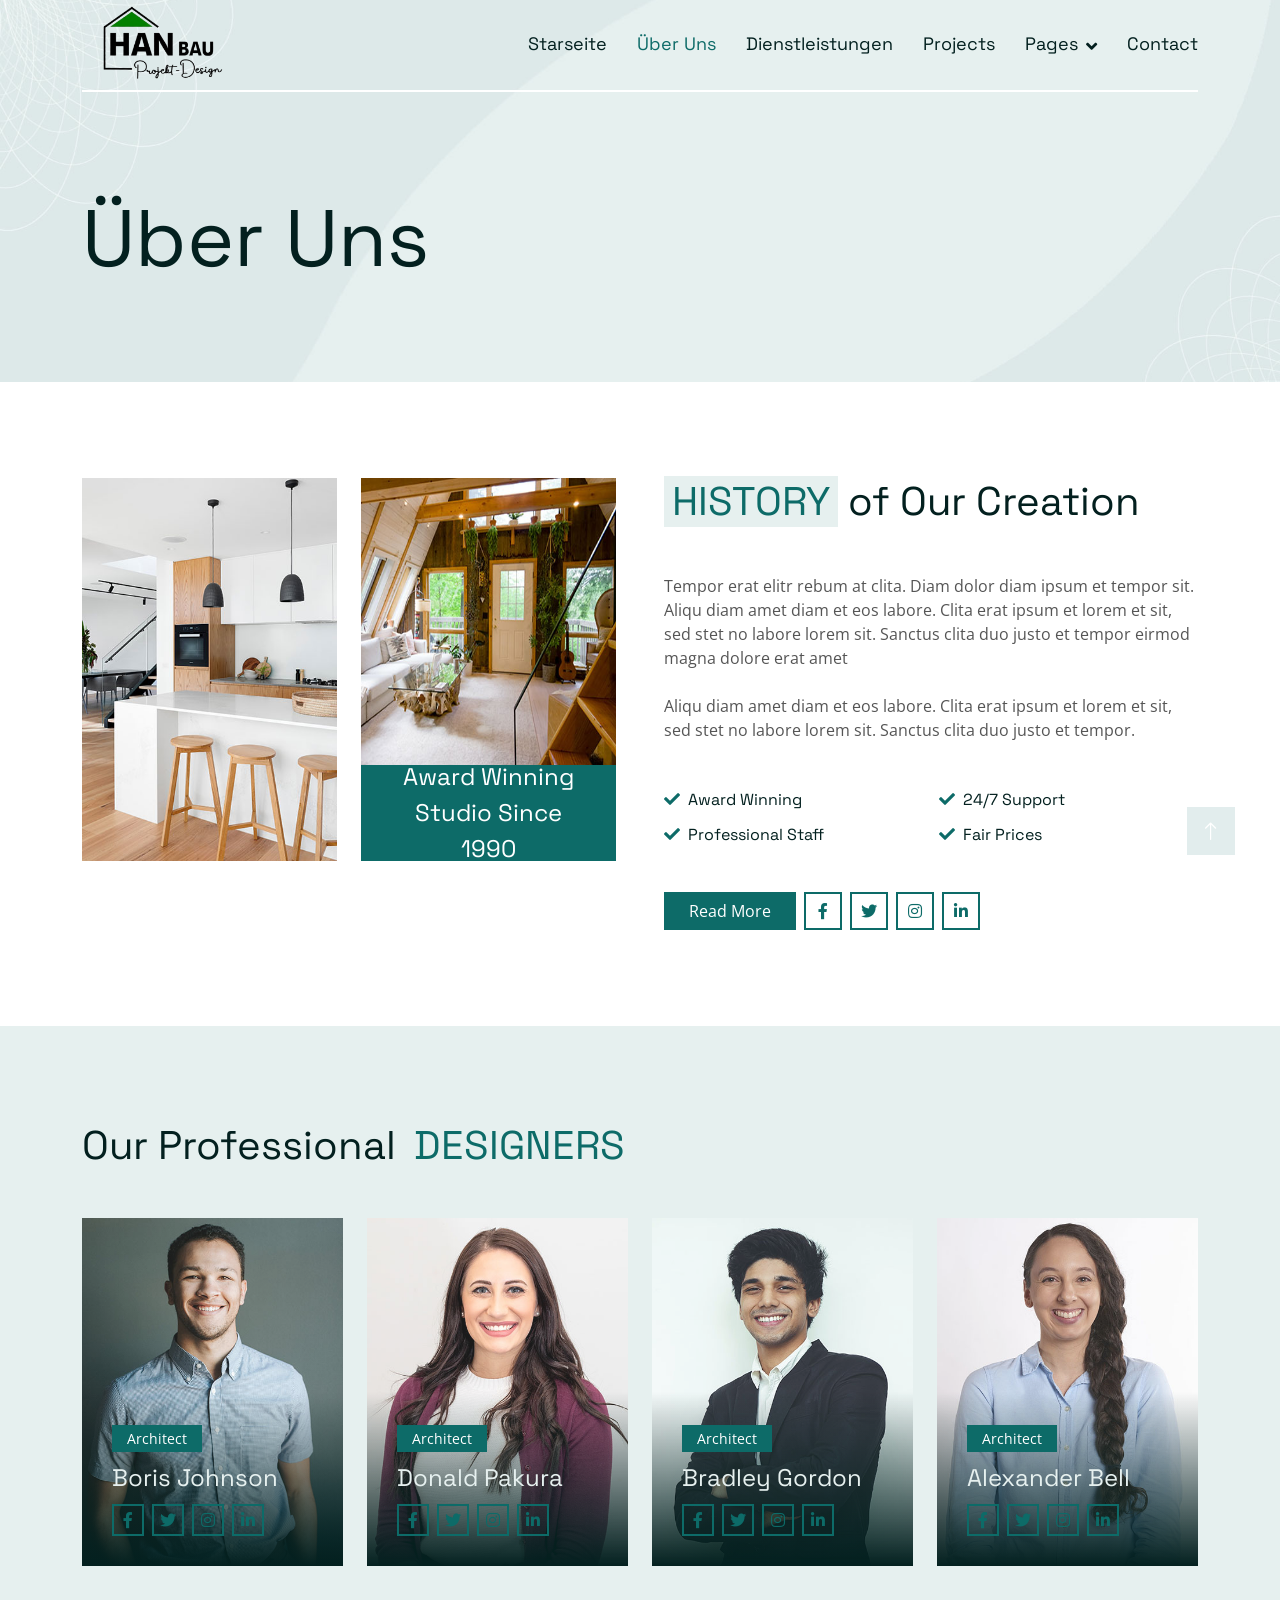
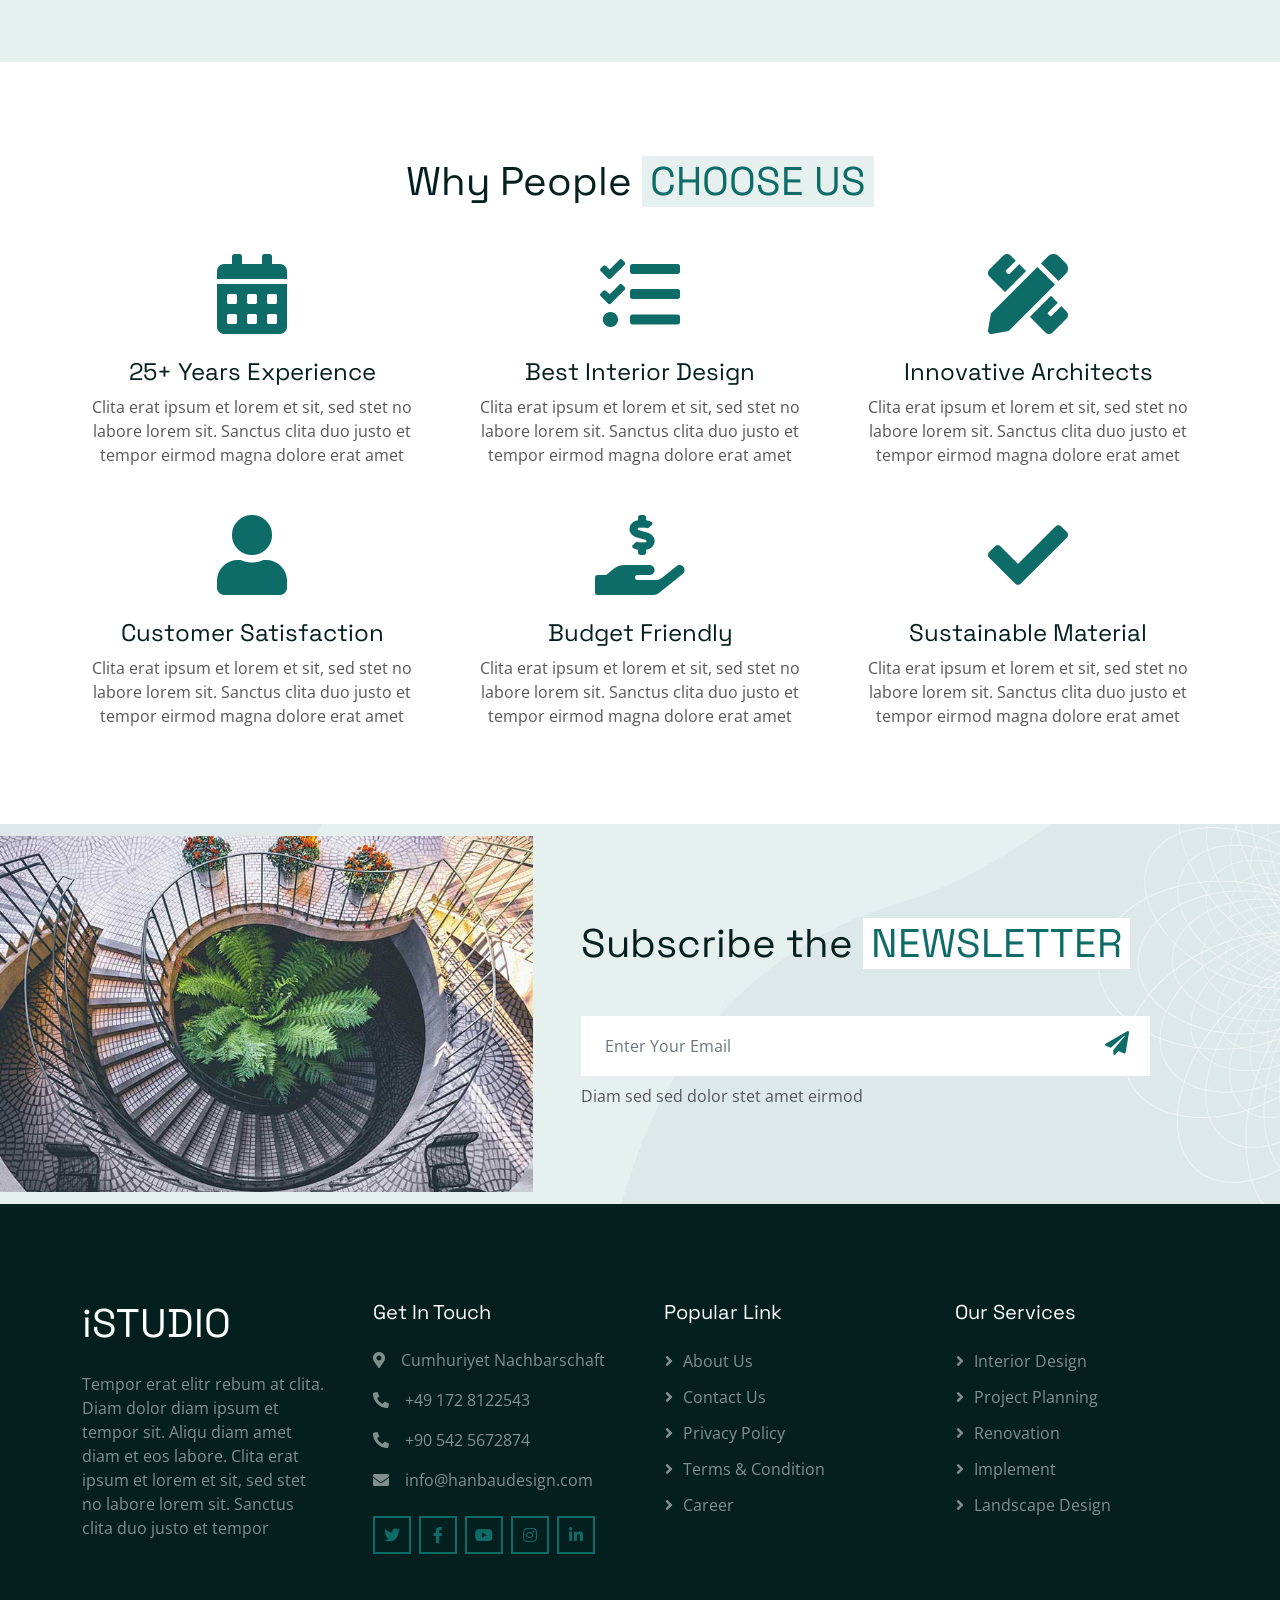
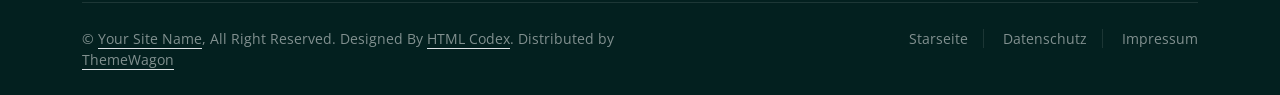
==== about.html @ 97c51106 "hanbau" ====
<!DOCTYPE html>
<html lang="en">

<head>
    <meta charset="utf-8">
    <title>HANBAU - Über Uns</title>
    <meta content="width=device-width, initial-scale=1.0" name="viewport">
    <meta content="" name="keywords">
    <meta content="" name="description">

    <!-- Favicon -->
    <link href="img/favicon.ico" rel="icon">

    <!-- Google Web Fonts -->
    <link rel="preconnect" href="https://fonts.googleapis.com">
    <link rel="preconnect" href="https://fonts.gstatic.com" crossorigin>
    <link href="https://fonts.googleapis.com/css2?family=Open+Sans&family=Space+Grotesk&display=swap" rel="stylesheet">

    <!-- Icon Font Stylesheet -->
    <link href="https://cdnjs.cloudflare.com/ajax/libs/font-awesome/5.10.0/css/all.min.css" rel="stylesheet">
    <link href="https://cdn.jsdelivr.net/npm/bootstrap-icons@1.4.1/font/bootstrap-icons.css" rel="stylesheet">

    <!-- Libraries Stylesheet -->
    <link href="lib/animate/animate.min.css" rel="stylesheet">
    <link href="lib/owlcarousel/assets/owl.carousel.min.css" rel="stylesheet">

    <!-- Customized Bootstrap Stylesheet -->
    <link href="css/bootstrap.min.css" rel="stylesheet">

    <!-- Template Stylesheet -->
    <link href="css/style.css" rel="stylesheet">
</head>

<body>
    <!-- Spinner Start -->
    <div id="spinner"
        class="show bg-white position-fixed translate-middle w-100 vh-100 top-50 start-50 d-flex align-items-center justify-content-center">
        <div class="spinner-grow text-primary" style="width: 3rem; height: 3rem;" role="status">
            <span class="sr-only">Loading...</span>
        </div>
    </div>
    <!-- Spinner End -->


    <!-- Navbar Start -->
    <div class="container-fluid sticky-top">
        <div class="container">
            <nav class="navbar navbar-expand-lg navbar-light border-bottom border-2 border-white py-0"> 
                <div class="container-fluid p-0"> <a href="index.html" class="navbar-brand d-flex align-items-center m-0 p-0" style="line-height: 0;">
                        <img class="img-fluid" src="img/hanbau.png" alt="HANBAU Logo" 
                             style="height: 100px; width: auto; margin-top: -5px; margin-bottom: -5px;">

                    </a>
                <button type="button" class="navbar-toggler ms-auto me-0" data-bs-toggle="collapse"
                    data-bs-target="#navbarCollapse">
                    <span class="navbar-toggler-icon"></span>
                </button>
                <div class="collapse navbar-collapse" id="navbarCollapse">
                    <div class="navbar-nav ms-auto">
                        <a href="index.html" class="nav-item nav-link">Starseite</a>
                        <a href="about.html" class="nav-item nav-link active">Über Uns</a>
                        <a href="service.html" class="nav-item nav-link">Dienstleistungen</a>
                        <a href="project.html" class="nav-item nav-link">Projects</a>
                        <div class="nav-item dropdown">
                            <a href="#!" class="nav-link dropdown-toggle" data-bs-toggle="dropdown">Pages</a>
                            <div class="dropdown-menu bg-light mt-2">
                                <a href="feature.html" class="dropdown-item">Features</a>
                                <a href="team.html" class="dropdown-item">Our Team</a>
                                <a href="testimonial.html" class="dropdown-item">Testimonial</a>
                                <a href="404.html" class="dropdown-item">404 Page</a>
                            </div>
                        </div>
                        <a href="contact.html" class="nav-item nav-link">Contact</a>
                    </div>
                </div>
            </nav>
        </div>
    </div>
    <!-- Navbar End -->


    <!-- Hero Start -->
    <div class="container-fluid pb-5 bg-primary hero-header">
        <div class="container py-5">
            <div class="row g-3 align-items-center">
                <div class="col-lg-6 text-center text-lg-start">
                    <h1 class="display-1 mb-0 animated slideInLeft">Über Uns</h1>
                </div>
            </div>
        </div>
    </div>
    <!-- Hero End -->


    <!-- About Start -->
    <div class="container-fluid py-5">
        <div class="container py-5">
            <div class="row g-5">
                <div class="col-lg-6">
                    <div class="row">
                        <div class="col-6 wow fadeIn" data-wow-delay="0.1s">
                            <img class="img-fluid" src="img/about-1.jpg" alt="">
                        </div>
                        <div class="col-6 wow fadeIn" data-wow-delay="0.3s">
                            <img class="img-fluid h-75" src="img/about-2.jpg" alt="">
                            <div class="h-25 d-flex align-items-center text-center bg-primary px-4">
                                <h4 class="text-white lh-base mb-0">Award Winning Studio Since 1990</h4>
                            </div>
                        </div>
                    </div>
                </div>
                <div class="col-lg-6 wow fadeIn" data-wow-delay="0.5s">
                    <h1 class="mb-5"><span class="text-uppercase text-primary bg-light px-2">History</span> of Our
                        Creation</h1>
                    <p class="mb-4">Tempor erat elitr rebum at clita. Diam dolor diam ipsum et tempor sit. Aliqu diam
                        amet diam et eos labore. Clita erat ipsum et lorem et sit, sed stet no labore lorem sit. Sanctus
                        clita duo justo et tempor eirmod magna dolore erat amet</p>
                    <p class="mb-5">Aliqu diam amet diam et eos labore. Clita erat ipsum et lorem et sit, sed stet no
                        labore lorem sit. Sanctus clita duo justo et tempor.</p>
                    <div class="row g-3">
                        <div class="col-sm-6">
                            <h6 class="mb-3"><i class="fa fa-check text-primary me-2"></i>Award Winning</h6>
                            <h6 class="mb-0"><i class="fa fa-check text-primary me-2"></i>Professional Staff</h6>
                        </div>
                        <div class="col-sm-6">
                            <h6 class="mb-3"><i class="fa fa-check text-primary me-2"></i>24/7 Support</h6>
                            <h6 class="mb-0"><i class="fa fa-check text-primary me-2"></i>Fair Prices</h6>
                        </div>
                    </div>
                    <div class="d-flex align-items-center mt-5">
                        <a class="btn btn-primary px-4 me-2" href="#!">Read More</a>
                        <a class="btn btn-outline-primary btn-square border-2 me-2" href="#!"><i
                                class="fab fa-facebook-f"></i></a>
                        <a class="btn btn-outline-primary btn-square border-2 me-2" href="#!"><i
                                class="fab fa-twitter"></i></a>
                        <a class="btn btn-outline-primary btn-square border-2 me-2" href="#!"><i
                                class="fab fa-instagram"></i></a>
                        <a class="btn btn-outline-primary btn-square border-2" href="#!"><i
                                class="fab fa-linkedin-in"></i></a>
                    </div>
                </div>
            </div>
        </div>
    </div>
    <!-- About End -->


    <!-- Team Start -->
    <div class="container-fluid bg-light py-5">
        <div class="container py-5">
            <h1 class="mb-5">Our Professional <span class="text-uppercase text-primary bg-light px-2">Designers</span>
            </h1>
            <div class="row g-4">
                <div class="col-md-6 col-lg-3 wow fadeIn" data-wow-delay="0.1s">
                    <div class="team-item position-relative overflow-hidden">
                        <img class="img-fluid w-100" src="img/team-1.jpg" alt="">
                        <div class="team-overlay">
                            <small class="mb-2">Architect</small>
                            <h4 class="lh-base text-light">Boris Johnson</h4>
                            <div class="d-flex justify-content-center">
                                <a class="btn btn-outline-primary btn-sm-square border-2 me-2" href="#!">
                                    <i class="fab fa-facebook-f"></i>
                                </a>
                                <a class="btn btn-outline-primary btn-sm-square border-2 me-2" href="#!">
                                    <i class="fab fa-twitter"></i>
                                </a>
                                <a class="btn btn-outline-primary btn-sm-square border-2 me-2" href="#!">
                                    <i class="fab fa-instagram"></i>
                                </a>
                                <a class="btn btn-outline-primary btn-sm-square border-2 me-2" href="#!">
                                    <i class="fab fa-linkedin-in"></i>
                                </a>
                            </div>
                        </div>
                    </div>
                </div>
                <div class="col-md-6 col-lg-3 wow fadeIn" data-wow-delay="0.3s">
                    <div class="team-item position-relative overflow-hidden">
                        <img class="img-fluid w-100" src="img/team-2.jpg" alt="">
                        <div class="team-overlay">
                            <small class="mb-2">Architect</small>
                            <h4 class="lh-base text-light">Donald Pakura</h4>
                            <div class="d-flex justify-content-center">
                                <a class="btn btn-outline-primary btn-sm-square border-2 me-2" href="#!">
                                    <i class="fab fa-facebook-f"></i>
                                </a>
                                <a class="btn btn-outline-primary btn-sm-square border-2 me-2" href="#!">
                                    <i class="fab fa-twitter"></i>
                                </a>
                                <a class="btn btn-outline-primary btn-sm-square border-2 me-2" href="#!">
                                    <i class="fab fa-instagram"></i>
                                </a>
                                <a class="btn btn-outline-primary btn-sm-square border-2 me-2" href="#!">
                                    <i class="fab fa-linkedin-in"></i>
                                </a>
                            </div>
                        </div>
                    </div>
                </div>
                <div class="col-md-6 col-lg-3 wow fadeIn" data-wow-delay="0.5s">
                    <div class="team-item position-relative overflow-hidden">
                        <img class="img-fluid w-100" src="img/team-3.jpg" alt="">
                        <div class="team-overlay">
                            <small class="mb-2">Architect</small>
                            <h4 class="lh-base text-light">Bradley Gordon</h4>
                            <div class="d-flex justify-content-center">
                                <a class="btn btn-outline-primary btn-sm-square border-2 me-2" href="#!">
                                    <i class="fab fa-facebook-f"></i>
                                </a>
                                <a class="btn btn-outline-primary btn-sm-square border-2 me-2" href="#!">
                                    <i class="fab fa-twitter"></i>
                                </a>
                                <a class="btn btn-outline-primary btn-sm-square border-2 me-2" href="#!">
                                    <i class="fab fa-instagram"></i>
                                </a>
                                <a class="btn btn-outline-primary btn-sm-square border-2 me-2" href="#!">
                                    <i class="fab fa-linkedin-in"></i>
                                </a>
                            </div>
                        </div>
                    </div>
                </div>
                <div class="col-md-6 col-lg-3 wow fadeIn" data-wow-delay="0.7s">
                    <div class="team-item position-relative overflow-hidden">
                        <img class="img-fluid w-100" src="img/team-4.jpg" alt="">
                        <div class="team-overlay">
                            <small class="mb-2">Architect</small>
                            <h4 class="lh-base text-light">Alexander Bell</h4>
                            <div class="d-flex justify-content-center">
                                <a class="btn btn-outline-primary btn-sm-square border-2 me-2" href="#!">
                                    <i class="fab fa-facebook-f"></i>
                                </a>
                                <a class="btn btn-outline-primary btn-sm-square border-2 me-2" href="#!">
                                    <i class="fab fa-twitter"></i>
                                </a>
                                <a class="btn btn-outline-primary btn-sm-square border-2 me-2" href="#!">
                                    <i class="fab fa-instagram"></i>
                                </a>
                                <a class="btn btn-outline-primary btn-sm-square border-2 me-2" href="#!">
                                    <i class="fab fa-linkedin-in"></i>
                                </a>
                            </div>
                        </div>
                    </div>
                </div>
            </div>
        </div>
    </div>
    <!-- Team End -->


    <!-- Feature Start -->
    <div class="container-fluid py-5">
        <div class="container py-5">
            <div class="text-center wow fadeIn" data-wow-delay="0.1s">
                <h1 class="mb-5">Why People <span class="text-uppercase text-primary bg-light px-2">Choose Us</span>
                </h1>
            </div>
            <div class="row g-5 align-items-center text-center">
                <div class="col-md-6 col-lg-4 wow fadeIn" data-wow-delay="0.1s">
                    <i class="fa fa-calendar-alt fa-5x text-primary mb-4"></i>
                    <h4>25+ Years Experience</h4>
                    <p class="mb-0">Clita erat ipsum et lorem et sit, sed stet no labore lorem sit. Sanctus clita duo
                        justo et tempor eirmod magna dolore erat amet</p>
                </div>
                <div class="col-md-6 col-lg-4 wow fadeIn" data-wow-delay="0.3s">
                    <i class="fa fa-tasks fa-5x text-primary mb-4"></i>
                    <h4>Best Interior Design</h4>
                    <p class="mb-0">Clita erat ipsum et lorem et sit, sed stet no labore lorem sit. Sanctus clita duo
                        justo et tempor eirmod magna dolore erat amet</p>
                </div>
                <div class="col-md-6 col-lg-4 wow fadeIn" data-wow-delay="0.5s">
                    <i class="fa fa-pencil-ruler fa-5x text-primary mb-4"></i>
                    <h4>Innovative Architects</h4>
                    <p class="mb-0">Clita erat ipsum et lorem et sit, sed stet no labore lorem sit. Sanctus clita duo
                        justo et tempor eirmod magna dolore erat amet</p>
                </div>
                <div class="col-md-6 col-lg-4 wow fadeIn" data-wow-delay="0.1s">
                    <i class="fa fa-user fa-5x text-primary mb-4"></i>
                    <h4>Customer Satisfaction</h4>
                    <p class="mb-0">Clita erat ipsum et lorem et sit, sed stet no labore lorem sit. Sanctus clita duo
                        justo et tempor eirmod magna dolore erat amet</p>
                </div>
                <div class="col-md-6 col-lg-4 wow fadeIn" data-wow-delay="0.3s">
                    <i class="fa fa-hand-holding-usd fa-5x text-primary mb-4"></i>
                    <h4>Budget Friendly</h4>
                    <p class="mb-0">Clita erat ipsum et lorem et sit, sed stet no labore lorem sit. Sanctus clita duo
                        justo et tempor eirmod magna dolore erat amet</p>
                </div>
                <div class="col-md-6 col-lg-4 wow fadeIn" data-wow-delay="0.5s">
                    <i class="fa fa-check fa-5x text-primary mb-4"></i>
                    <h4>Sustainable Material</h4>
                    <p class="mb-0">Clita erat ipsum et lorem et sit, sed stet no labore lorem sit. Sanctus clita duo
                        justo et tempor eirmod magna dolore erat amet</p>
                </div>
            </div>
        </div>
    </div>
    <!-- Feature End -->


    <!-- Newsletter Start -->
    <div class="container-fluid bg-primary newsletter p-0">
        <div class="container p-0">
            <div class="row g-0 align-items-center">
                <div class="col-md-5 ps-lg-0 text-start wow fadeIn" data-wow-delay="0.2s">
                    <img class="img-fluid w-100" src="img/newsletter.jpg" alt="">
                </div>
                <div class="col-md-7 py-5 newsletter-text wow fadeIn" data-wow-delay="0.5s">
                    <div class="p-5">
                        <h1 class="mb-5">Subscribe the <span
                                class="text-uppercase text-primary bg-white px-2">Newsletter</span></h1>
                        <div class="position-relative w-100 mb-2">
                            <input class="form-control border-0 w-100 ps-4 pe-5" type="text"
                                placeholder="Enter Your Email" style="height: 60px;">
                            <button type="button" class="btn shadow-none position-absolute top-0 end-0 mt-2 me-2"><i
                                    class="fa fa-paper-plane text-primary fs-4"></i></button>
                        </div>
                        <p class="mb-0">Diam sed sed dolor stet amet eirmod</p>
                    </div>
                </div>
            </div>
        </div>
    </div>
    <!-- Newsletter End -->


    <!-- Footer Start -->
    <div class="container-fluid bg-dark text-white-50 footer pt-5">
        <div class="container py-5">
            <div class="row g-5">
                <div class="col-md-6 col-lg-3 wow fadeIn" data-wow-delay="0.1s">
                    <a href="index.html" class="d-inline-block mb-3">
                        <h1 class="text-white">iSTUDIO</h1>
                    </a>
                    <p class="mb-0">Tempor erat elitr rebum at clita. Diam dolor diam ipsum et tempor sit. Aliqu diam
                        amet diam et eos labore. Clita erat ipsum et lorem et sit, sed stet no labore lorem sit. Sanctus
                        clita duo justo et tempor</p>
                </div>
                <div class="col-md-6 col-lg-3 wow fadeIn" data-wow-delay="0.3s">
                    <h5 class="text-white mb-4">Get In Touch</h5>
                    <p><i class="fa fa-map-marker-alt me-3"></i>Cumhuriyet Nachbarschaft</p>
                    <p><i class="fa fa-phone-alt me-3"></i>+49 172 8122543</p>
                    <p><i class="fa fa-phone-alt me-3"></i>+90 542 5672874</p>
                    <p><i class="fa fa-envelope me-3"></i>info@hanbaudesign.com</p>
                    <div class="d-flex pt-2">
                        <a class="btn btn-outline-primary btn-square border-2 me-2" href="#!"><i
                                class="fab fa-twitter"></i></a>
                        <a class="btn btn-outline-primary btn-square border-2 me-2" href="#!"><i
                                class="fab fa-facebook-f"></i></a>
                        <a class="btn btn-outline-primary btn-square border-2 me-2" href="#!"><i
                                class="fab fa-youtube"></i></a>
                        <a class="btn btn-outline-primary btn-square border-2 me-2" href="#!"><i
                                class="fab fa-instagram"></i></a>
                        <a class="btn btn-outline-primary btn-square border-2 me-2" href="#!"><i
                                class="fab fa-linkedin-in"></i></a>
                    </div>
                </div>
                <div class="col-md-6 col-lg-3 wow fadeIn" data-wow-delay="0.5s">
                    <h5 class="text-white mb-4">Popular Link</h5>
                    <a class="btn btn-link" href="#!">About Us</a>
                    <a class="btn btn-link" href="#!">Contact Us</a>
                    <a class="btn btn-link" href="#!">Privacy Policy</a>
                    <a class="btn btn-link" href="#!">Terms & Condition</a>
                    <a class="btn btn-link" href="#!">Career</a>
                </div>
                <div class="col-md-6 col-lg-3 wow fadeIn" data-wow-delay="0.7s">
                    <h5 class="text-white mb-4">Our Services</h5>
                    <a class="btn btn-link" href="#!">Interior Design</a>
                    <a class="btn btn-link" href="#!">Project Planning</a>
                    <a class="btn btn-link" href="#!">Renovation</a>
                    <a class="btn btn-link" href="#!">Implement</a>
                    <a class="btn btn-link" href="#!">Landscape Design</a>
                </div>
            </div>
        </div>
        <div class="container wow fadeIn" data-wow-delay="0.1s">
            <div class="copyright">
                <div class="row">
                    <div class="col-md-6 text-center text-md-start mb-3 mb-md-0">
                        &copy; <a class="border-bottom" href="#!">Your Site Name</a>, All Right Reserved.

                        <!--/*** This template is free as long as you keep the below author’s credit link/attribution link/backlink. ***/-->
                        <!--/*** If you'd like to use the template without the below author’s credit link/attribution link/backlink, ***/-->
                        <!--/*** you can purchase the Credit Removal License from "https://htmlcodex.com/credit-removal". ***/-->
                        Designed By <a class="border-bottom" href="https://htmlcodex.com">HTML Codex</a>. Distributed by
                        <a class="border-bottom" href="https://themewagon.com" target="_blank">ThemeWagon</a>
                    </div>
                    <div class="col-md-6 text-center text-md-end">
                        <div class="footer-menu">
                            <a href="index.html">Starseite</a>
                            <a href="datenschutz.html">Datenschutz</a>
                            <a href="impressum.html">Impressum</a>
                        </div>
                    </div>
                </div>
            </div>
        </div>
    </div>
    <!-- Footer End -->


    <!-- Back to Top -->
    <a href="#!" class="btn btn-lg btn-primary btn-lg-square back-to-top"><i class="bi bi-arrow-up"></i></a>


    <!-- JavaScript Libraries -->
    <script src="https://ajax.googleapis.com/ajax/libs/jquery/3.6.1/jquery.min.js"></script>
    <script src="https://cdn.jsdelivr.net/npm/bootstrap@5.0.0/dist/js/bootstrap.bundle.min.js"></script>
    <script src="lib/wow/wow.min.js"></script>
    <script src="lib/easing/easing.min.js"></script>
    <script src="lib/waypoints/waypoints.min.js"></script>
    <script src="lib/owlcarousel/owl.carousel.min.js"></script>

    <!-- Template Javascript -->
    <script src="js/main.js"></script>
</body>

</html>
---- css/style.css ----
/********** Template CSS **********/

/*** Spinner ***/
#spinner {
    opacity: 0;
    visibility: hidden;
    transition: opacity .5s ease-out, visibility 0s linear .5s;
    z-index: 99999;
}

#spinner.show {
    transition: opacity .5s ease-out, visibility 0s linear 0s;
    visibility: visible;
    opacity: 1;
}

.back-to-top {
    position: fixed;
    display: none;
    right: 45px;
    bottom: 45px;
    z-index: 99;
}

/*** Button ***/
.btn {
    transition: .5s;
}

.btn-square {
    width: 38px;
    height: 38px;
}

.btn-sm-square {
    width: 32px;
    height: 32px;
}

.btn-lg-square {
    width: 48px;
    height: 48px;
}

.btn-square,
.btn-sm-square,
.btn-lg-square {
    padding: 0;
    display: flex;
    align-items: center;
    justify-content: center;
    font-weight: normal;
}


/*** Navbar ***/
.sticky-top {
    top: -150px;
    transition: .5s;
}

.navbar {
    padding: 15px 0;
    font-family: "Space Grotesk", sans-serif;
    font-size: 18px;
}

.navbar .navbar-nav .nav-link {
    margin-left: 30px;
    padding: 0;
    outline: none;
    color: var(--bs-dark);
}

.navbar .navbar-nav .nav-link:hover,
.navbar .navbar-nav .nav-link.active {
    color: var(--bs-primary)
}

.navbar .dropdown-toggle::after {
    border: none;
    content: "\f107";
    font-family: "Font Awesome 5 Free";
    font-weight: 900;
    vertical-align: middle;
    margin-left: 8px;
}

.navbar .dropdown-menu .dropdown-item:hover,
.navbar .dropdown-menu .dropdown-item.active {
    color: var(--bs-white);
    background: var(--bs-primary);
}

@media (max-width: 991.98px) {
    .navbar .navbar-nav .nav-link  {
        margin-left: 0;
        padding: 10px 0;
    }
}

@media (min-width: 992px) {
    .navbar .nav-item .dropdown-menu {
        display: block;
        border: none;
        margin-top: 0;
        top: 150%;
        opacity: 0;
        visibility: hidden;
        transition: .5s;
    }

    .navbar .nav-item:hover .dropdown-menu {
        top: 100%;
        visibility: visible;
        transition: .5s;
        opacity: 1;
    }
}


/*** Hero Header ***/
.hero-header {
    margin-top: -100px;
    padding-top: 150px;
    background: url(../img/hero-bg.jpg) top center no-repeat;
    background-size: cover;
}

.hero-header .breadcrumb-item+.breadcrumb-item::before {
    color: var(--light);
}

.header-carousel {
    position: relative;
    padding: 45px 90px 45px 0;
}

.header-carousel::before {
    position: absolute;
    content: "";
    top: 0;
    right: 0;
    width: calc(50% + 45px);
    height: 100%;
    background: var(--bs-primary);
    z-index: -1;
}

.header-carousel .owl-dots {
    position: absolute;
    top: 50%;
    right: 38px;
    transform: translateY(-50%);
    display: flex;
    flex-direction: column;
    align-items: center;
    justify-content: center;
}

.header-carousel .owl-dot {
    position: relative;
    display: inline-block;
    margin: 5px 0;
    width: 15px;
    height: 15px;
    border: 2px solid var(--bs-white);
    transition: .5s;
}

.header-carousel .owl-dot.active {
    height: 30px;
    background: var(--bs-white);
}


/*** About ***/
.about-img {
    position: relative;
    overflow: hidden;
}

.about-img::after {
    position: absolute;
    content: "";
    width: 100%;
    height: 100%;
    top: 0;
    left: 0;
    background: url(../img/bg-about-img.png) top left no-repeat;
    background-size: contain;
}


/*** Project ***/
.project-item img {
    transition: .5s;
}
  
.project-item:hover img {
    transform: scale(1.2);
}
  
.project-overlay {
    position: absolute;
    padding: 25px;
    width: 100%;
    height: 100%;
    top: 0;
    left: 0;
    display: flex;
    flex-direction: column;
    align-items: flex-start;
    justify-content: flex-end;
    background: linear-gradient(rgba(255, 255, 255, .1) 50%, var(--bs-dark));
    z-index: 1;
}


/*** Service ***/
.service-item {
    position: relative;
    padding: 30px 25px;
    transition: .5s;
}

.service-item.bg-primary:hover {
    background: var(--bs-light) !important;
}

.service-item.bg-primary p {
    color: var(--bs-light);
    transition: .5s;
}

.service-item.bg-primary:hover p {
    color: var(--bs-secondary);
}

.service-item.bg-light:hover {
    background: var(--bs-primary) !important;
}

.service-item.bg-light p {
    color: var(--bs-secondary);
    transition: .5s;
}

.service-item.bg-light:hover p {
    color: var(--bs-light);
}


.service-item .service-img h3 {
    position: absolute;
    top: 0;
    left: 0;
    padding: 0 12px 7px 0;
}

.service-item.bg-primary .service-img h3 {
    background: var(--bs-primary);
    color: var(--bs-white);
    transition: .5s;
}

.service-item.bg-primary:hover .service-img h3 {
    background: var(--bs-light);
    color: var(--bs-dark);
}

.service-item.bg-light .service-img h3 {
    background: var(--bs-light);
    color: var(--bs-dark);
    transition: .5s;
}

.service-item.bg-light:hover .service-img h3 {
    background: var(--bs-primary);
    color: var(--bs-white);
}


/*** Our Team ***/
.team-item img {
    transition: .5s;
}
  
.team-item:hover img {
    transform: scale(1.2);
}
  
.team-overlay {
    position: absolute;
    padding: 30px;
    width: 100%;
    height: 100%;
    top: 0;
    left: 0;
    display: flex;
    flex-direction: column;
    align-items: flex-start;
    justify-content: flex-end;
    background: linear-gradient(rgba(255, 255, 255, .1) 50%, var(--bs-dark));
    z-index: 1;
}

.team-overlay small {
    display: inline-block;
    padding: 3px 15px;
    color: var(--bs-white);
    background: var(--bs-primary);
}


/*** Testimonial ***/
.testimonial-img {
    position: relative;
    padding: 45px 0 45px 90px;
}

.testimonial-img::before {
    position: absolute;
    content: "";
    top: 0;
    left: 0;
    width: calc(50% + 45px);
    height: 100%;
    background: var(--bs-primary);
    z-index: -1;
}

.testimonial-text h5 {
    position: relative;
    padding-left: 45px;
}

.testimonial-text h5::before {
    position: absolute;
    content: "";
    top: 50%;
    left: 0;
    transform: translateY(-50%);
    width: 40px;
    height: 2px;
    background: var(--bs-primary);
}

.testimonial-carousel .owl-dots {
    position: absolute;
    height: 17px;
    bottom: 0;
    right: 0;
    left: auto;
}

.testimonial-carousel .owl-dot {
    position: relative;
    display: inline-block;
    margin-left: 10px;
    width: 15px;
    height: 15px;
    background: var(--bs-white);
    border: 2px solid var(--bs-primary);
    transition: .5s;
}

.testimonial-carousel .owl-dot.active {
    width: 30px;
    background: var(--bs-primary);
}

@media (max-width: 768px) {
    .testimonial-carousel .owl-dots {
        left: 0;
        right: auto;
    }

    .testimonial-carousel .owl-dot {
        margin-right: 10px;
        margin-left: 0;
    }
}


/*** Newsletter ***/
.newsletter {
    background: url(../img/hero-bg.jpg) bottom right no-repeat;
    background-size: cover;
}

@media (min-width: 992px) {
    .newsletter .container {
        max-width: 100% !important;
    }

    .newsletter .newsletter-text  {
        padding-right: calc(((100% - 960px) / 2) + .75rem);
    }
}

@media (min-width: 1200px) {
    .newsletter .newsletter-text  {
        padding-right: calc(((100% - 1140px) / 2) + .75rem);
    }
}

@media (min-width: 1400px) {
    .newsletter .newsletter-text  {
        padding-right: calc(((100% - 1320px) / 2) + .75rem);
    }
}


/*** Footer ***/
.footer .btn.btn-link {
    display: block;
    margin-bottom: 10px;
    padding: 0;
    text-align: left;
    color: rgba(255,255,255,.5);
    font-weight: normal;
    transition: .3s;
}

.footer .btn.btn-link:hover {
    color: var(--bs-white);
    letter-spacing: 1px;
    box-shadow: none;
}

.footer .btn.btn-link::before {
    position: relative;
    content: "\f105";
    font-family: "Font Awesome 5 Free";
    font-weight: 900;
    margin-right: 10px;
}

.footer .copyright {
    padding: 25px 0;
    font-size: 14px;
    border-top: 1px solid rgba(256, 256, 256, .1);
}

.footer .copyright a {
    color: rgba(255,255,255,.5);
}

.footer .copyright a:hover {
    color: var(--bs-white);
}

.footer .footer-menu a {
    margin-right: 15px;
    padding-right: 15px;
    border-right: 1px solid rgba(255, 255, 255, .1);
}

.footer .footer-menu a:last-child {
    margin-right: 0;
    padding-right: 0;
    border-right: none;
}
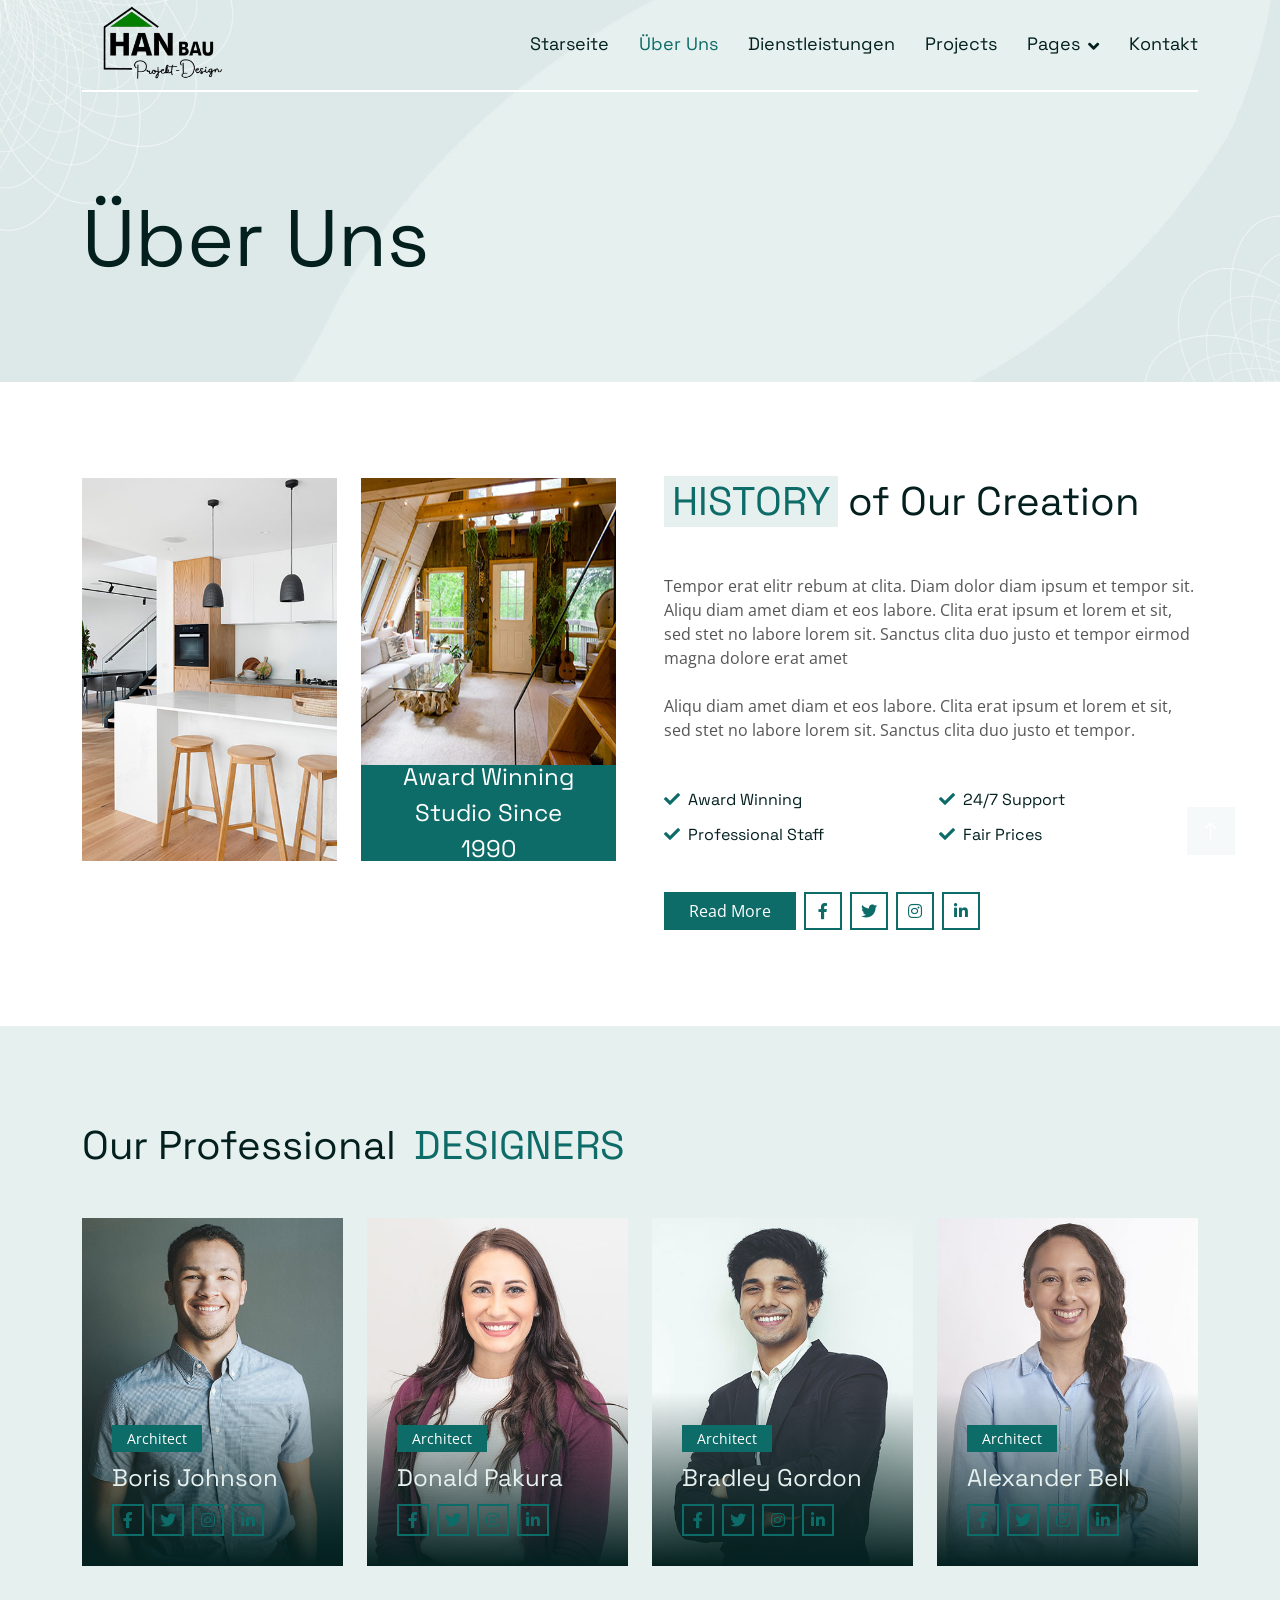
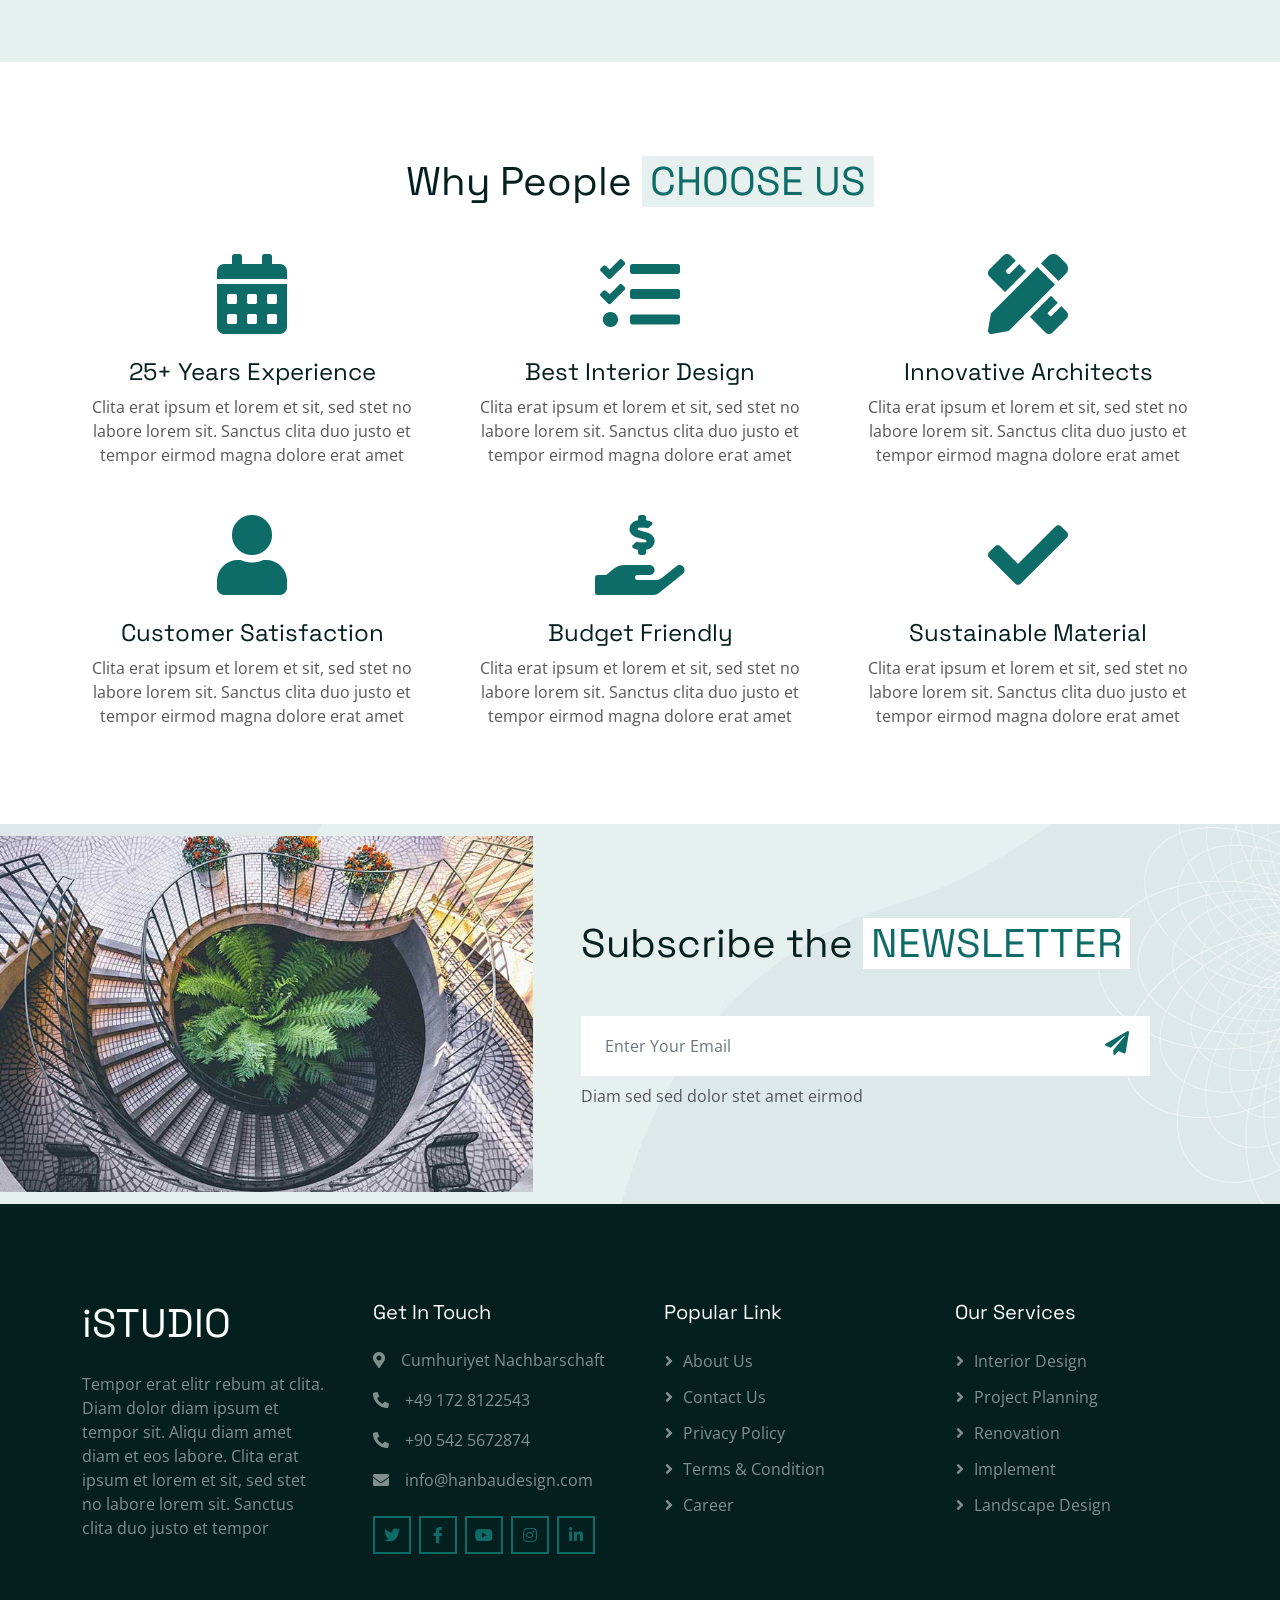
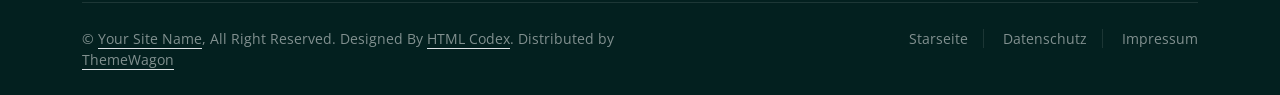
==== commit 9dbfe115: "içerik vol2" ====
--- a/about.html
+++ b/about.html
@@ -70,7 +70,7 @@
                                 <a href="404.html" class="dropdown-item">404 Page</a>
                             </div>
                         </div>
-                        <a href="contact.html" class="nav-item nav-link">Contact</a>
+                        <a href="contact.html" class="nav-item nav-link">Kontakt</a>
                     </div>
                 </div>
             </nav>
